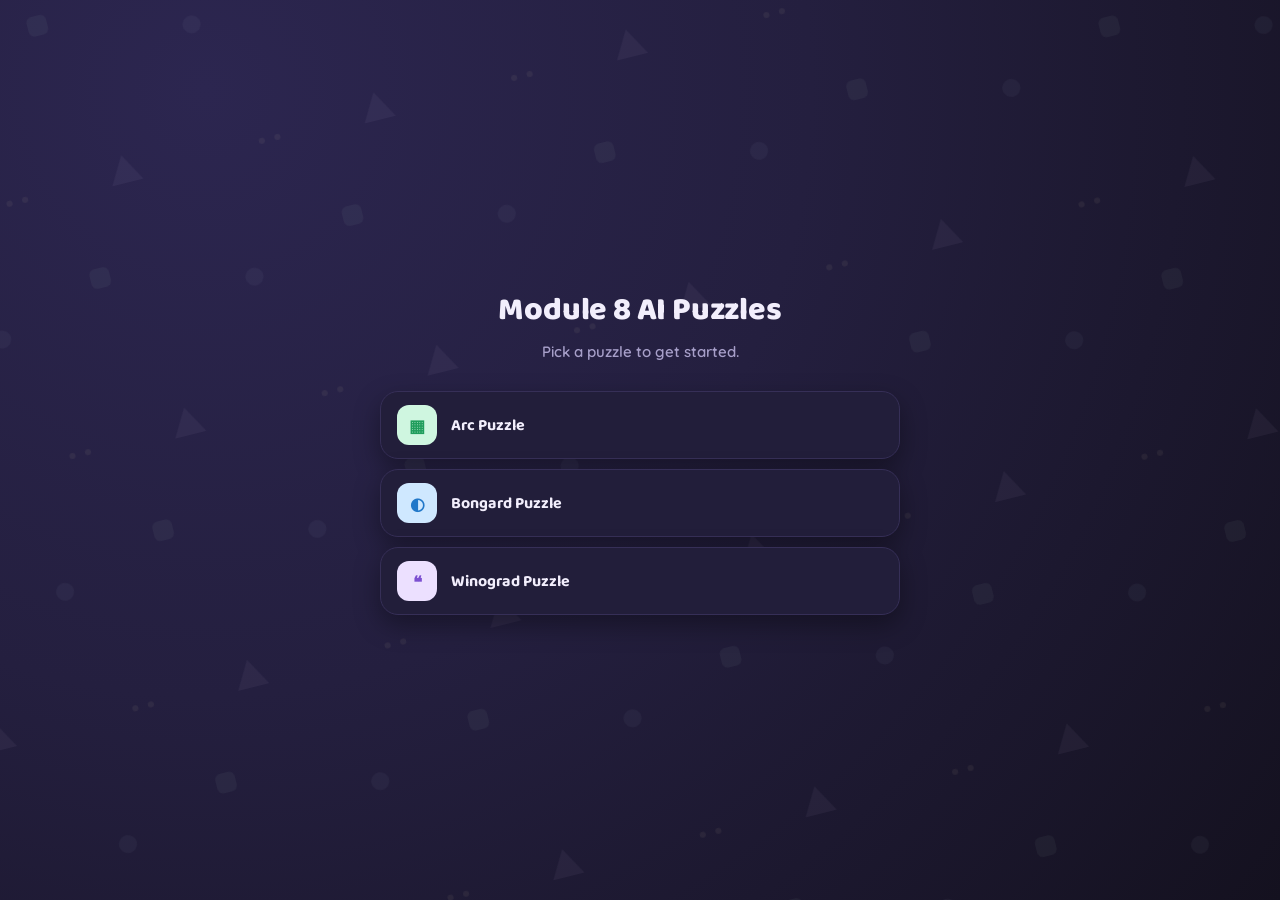
==== index.html @ c279ae92 "Add winograd puzzle" ====
<!DOCTYPE html>
<html lang="en">

<head>
    <meta name="viewport" content="width=device-width, initial-scale=1.0">
    <meta charset="UTF-8">
    <title>Module 8 AI Puzzles</title>
    <link rel="stylesheet" href="styles.css">
</head>

<body>
    <svg class="bg-pattern" aria-hidden="true" xmlns="http://www.w3.org/2000/svg">
        <defs>
            <pattern id="deco-pattern" width="260" height="260" patternUnits="userSpaceOnUse" patternTransform="rotate(-14)">
                <rect x="20" y="24" width="20" height="20" rx="6" fill="#cff6e0" opacity="0.05" />
                <circle cx="180" cy="70" r="9" fill="#cfe8ff" opacity="0.045" />
                <polygon points="80,180 96,208 64,208" fill="#ece0ff" opacity="0.05" />
                <circle cx="220" cy="200" r="3" fill="#ffedbf" opacity="0.06" />
                <circle cx="236" cy="200" r="3" fill="#ffedbf" opacity="0.06" />
            </pattern>
        </defs>
        <rect width="100%" height="100%" fill="url(#deco-pattern)" />
    </svg>

    <div class="page">
        <header class="hero">
            <h1 class="hero-title">Module 8 AI Puzzles</h1>
            <p class="hero-subtitle">Pick a puzzle to get started.</p>
        </header>

        <div id="menu">
            <a href="arc/" class="menu-btn" id="arc-btn">
                <span class="menu-btn-icon" aria-hidden="true">▦</span>
                <span class="menu-btn-label">Arc Puzzle</span>
            </a>
            <a href="bongard/" class="menu-btn" id="bongard-btn">
                <span class="menu-btn-icon" aria-hidden="true">◐</span>
                <span class="menu-btn-label">Bongard Puzzle</span>
            </a>
            <a href="winograd/" class="menu-btn" id="winograd-btn">
                <span class="menu-btn-icon" aria-hidden="true">❝</span>
                <span class="menu-btn-label">Winograd Puzzle</span>
            </a>
        </div>
    </div>

    <script src="onload.js"></script>
</body>

</html>
---- styles.css ----
@import url('https://fonts.googleapis.com/css2?family=Baloo+2:wght@600;700;800&family=Quicksand:wght@500;600;700&display=swap');

:root {
    --bg-top: #241f3f;
    --bg-bottom: #14111f;
    --paper: #221e3a;
    --ink: #f2eefc;
    --ink-soft: #a79fc9;
    --line: #362f57;

    --mint: #cff6e0;
    --mint-ink: #1f9d5c;
    --sky: #cfe8ff;
    --sky-ink: #2178c9;
    --sun: #ffedbf;
    --sun-ink: #c9860f;
    --grape: #ece0ff;
    --grape-ink: #7c4fd1;
    --grape-bright: #b9a1ff;
    --coral: #ffdcd6;
    --coral-ink: #e1503a;

    --radius-lg: 26px;
    --radius-md: 18px;
}

*,
*::before,
*::after {
    box-sizing: border-box;
    margin: 0;
    padding: 0;
}

html,
body {
    min-height: 100%;
}

body {
    font-family: 'Quicksand', sans-serif;
    background: radial-gradient(circle at 16% 10%, #2c2650 0%, var(--bg-top) 45%, var(--bg-bottom) 100%);
    background-attachment: fixed;
    color: var(--ink);
}

.bg-pattern {
    position: fixed;
    inset: 0;
    width: 100%;
    height: 100%;
    z-index: 0;
    pointer-events: none;
}

.page {
    position: relative;
    z-index: 1;
    max-width: 560px;
    margin: 0 auto;
    padding: 72px 20px;
    min-height: 100vh;
    display: flex;
    flex-direction: column;
    justify-content: center;
}

.hero {
    text-align: center;
    margin-bottom: 30px;
}

.hero-title {
    font-family: 'Baloo 2', cursive;
    font-size: 32px;
    font-weight: 800;
    color: var(--ink);
    letter-spacing: -0.2px;
}

.hero-subtitle {
    font-size: 15px;
    font-weight: 600;
    color: var(--ink-soft);
    margin-top: 6px;
}

#menu {
    display: flex;
    flex-direction: column;
    gap: 10px;
}

.menu-btn {
    display: flex;
    align-items: center;
    gap: 14px;
    width: 100%;
    text-align: left;
    text-decoration: none;
    background: var(--paper);
    border: 1.5px solid var(--line);
    border-radius: var(--radius-md);
    padding: 13px 16px;
    cursor: pointer;
    box-shadow: 0 10px 26px rgba(0, 0, 0, 0.35);
    transition: transform 0.12s ease, box-shadow 0.12s ease, border-color 0.12s ease;
    opacity: 0;
}

.menu-btn-enter {
    animation: menu-btn-in 0.4s ease forwards;
}

@keyframes menu-btn-in {
    from {
        opacity: 0;
        transform: translateY(8px);
    }

    to {
        opacity: 1;
        transform: translateY(0);
    }
}

.menu-btn:hover {
    transform: translateY(-2px);
    box-shadow: 0 12px 30px rgba(0, 0, 0, 0.45);
}

.menu-btn:active {
    transform: translateY(0);
    box-shadow: 0 10px 26px rgba(0, 0, 0, 0.35);
}

.menu-btn-icon {
    display: flex;
    align-items: center;
    justify-content: center;
    width: 40px;
    height: 40px;
    border-radius: 12px;
    font-size: 17px;
    font-weight: 700;
    flex-shrink: 0;
}

.menu-btn-label {
    font-family: 'Baloo 2', cursive;
    font-weight: 700;
    font-size: 16px;
    color: var(--ink);
}

#arc-btn .menu-btn-icon {
    background: var(--mint);
    color: var(--mint-ink);
}

#arc-btn:hover {
    border-color: var(--mint-ink);
}

#bongard-btn .menu-btn-icon {
    background: var(--sky);
    color: var(--sky-ink);
}

#bongard-btn:hover {
    border-color: var(--sky-ink);
}

#winograd-btn .menu-btn-icon {
    background: var(--grape);
    color: var(--grape-ink);
}

#winograd-btn:hover {
    border-color: var(--grape-ink);
}

@media (prefers-reduced-motion: reduce) {
    * {
        transition-duration: 0.001ms !important;
        animation-duration: 0.001ms !important;
    }
}

.menu-btn:focus-visible {
    outline: 3px solid var(--grape-bright);
    outline-offset: 2px;
}

@media (max-width: 500px) {
    .page {
        padding: 48px 16px;
    }

    .hero-title {
        font-size: 25px;
    }
}
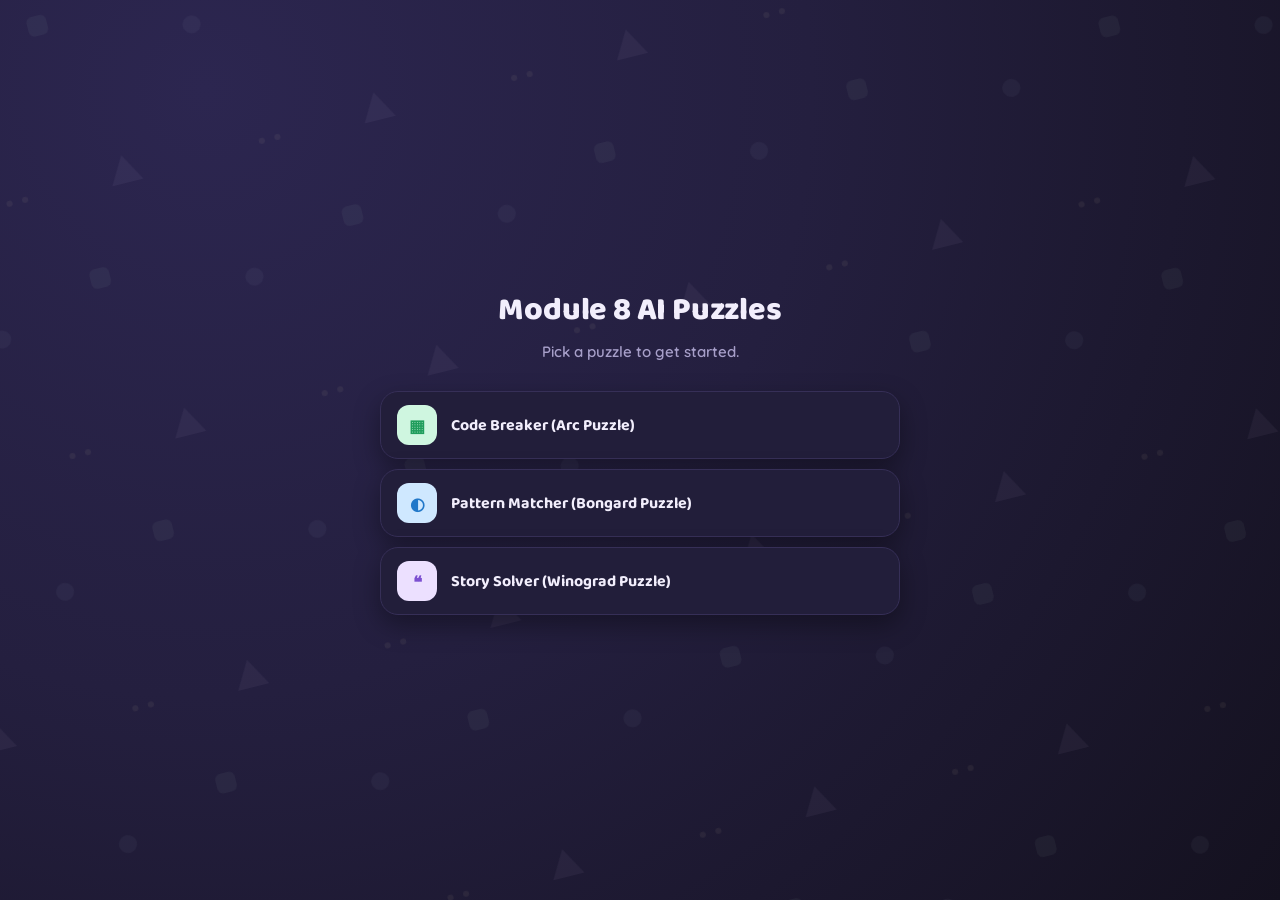
==== commit ec460c6b: "Update puzzle names in index" ====
--- a/index.html
+++ b/index.html
@@ -31,15 +31,15 @@
         <div id="menu">
             <a href="arc/" class="menu-btn" id="arc-btn">
                 <span class="menu-btn-icon" aria-hidden="true">▦</span>
-                <span class="menu-btn-label">Arc Puzzle</span>
+                <span class="menu-btn-label">Code Breaker (Arc Puzzle)</span>
             </a>
             <a href="bongard/" class="menu-btn" id="bongard-btn">
                 <span class="menu-btn-icon" aria-hidden="true">◐</span>
-                <span class="menu-btn-label">Bongard Puzzle</span>
+                <span class="menu-btn-label">Pattern Matcher (Bongard Puzzle)</span>
             </a>
             <a href="winograd/" class="menu-btn" id="winograd-btn">
                 <span class="menu-btn-icon" aria-hidden="true">❝</span>
-                <span class="menu-btn-label">Winograd Puzzle</span>
+                <span class="menu-btn-label">Story Solver (Winograd Puzzle)</span>
             </a>
         </div>
     </div>
